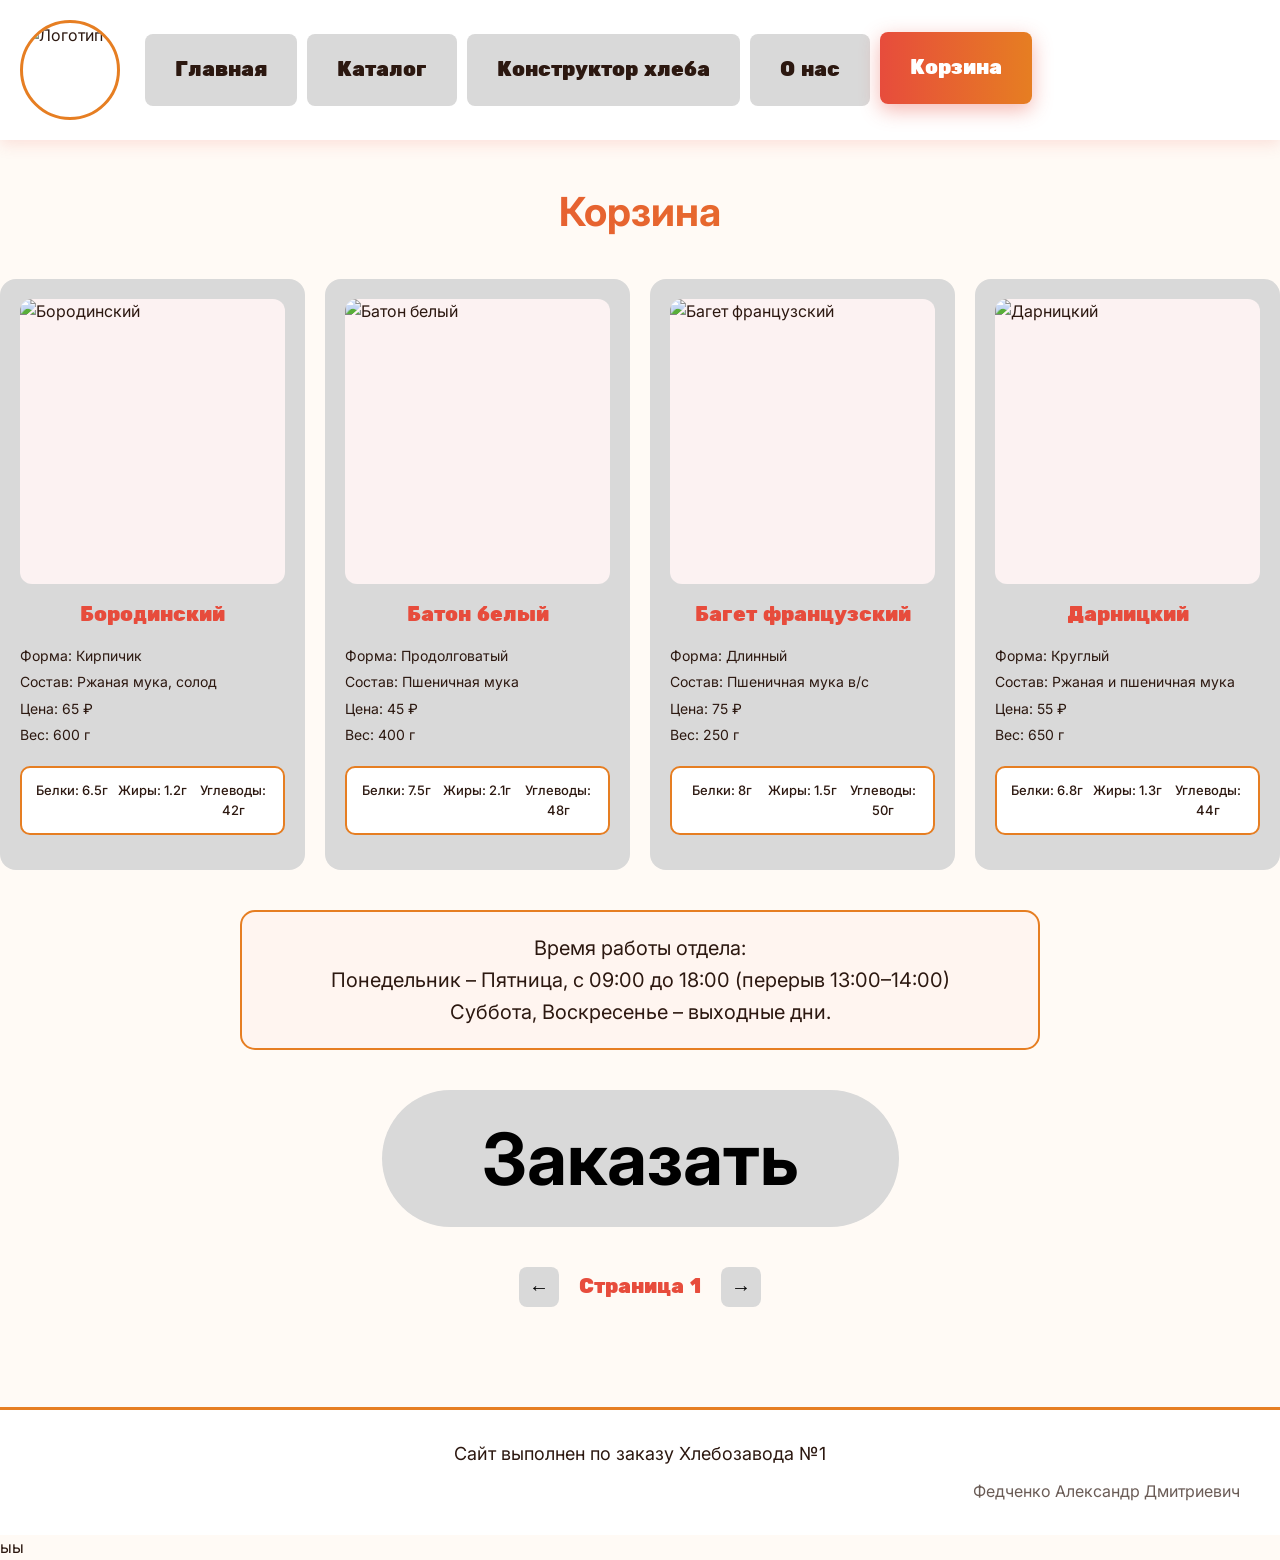
==== cart.html @ 674c4d76 "Add files via upload" ====
<!DOCTYPE html>
<html lang="ru">
<head>
    <meta charset="UTF-8">
    <meta name="viewport" content="width=device-width, initial-scale=1.0">
    <title>Корзина - Хлебозавод №1</title>
    <link rel="stylesheet" href="styles.css">
</head>
<body>
    <header class="header">
        <div class="container">
            <div class="logo"><a href="index.html"><img src="https://images.unsplash.com/photo-1509440159596-0249088772ff?w=100&h=100&fit=crop" alt="Логотип"></a></div>
            <nav class="nav">
                <a href="home.html" class="nav-link">Главная</a>
                <a href="catalog.html" class="nav-link">Каталог</a>
                <a href="constructor.html" class="nav-link">Конструктор хлеба</a>
                <a href="about.html" class="nav-link">О нас</a>
                <a href="cart.html" class="nav-link active">Корзина</a>
            </nav>
        </div>
    </header>

    <main class="container section">
        <h2 class="section-title">Корзина</h2>
        <div class="cart-grid">
            <div class="catalog-card">
                <img class="catalog-img" src="https://ekathleb.ru/upload/medialibrary/a36/a36b6469a0b0f9fdbf9a0be3f07aacc2.jpg" alt="Бородинский">
                <div class="catalog-name">Бородинский</div>
                <div class="catalog-info"><p>Форма: Кирпичик</p><p>Состав: Ржаная мука, солод</p><p>Цена: 65 ₽</p><p>Вес: 600 г</p></div>
                <div class="nutrition-box"><div class="nutrition-grid"><span>Белки: 6.5г</span><span>Жиры: 1.2г</span><span>Углеводы: 42г</span></div></div>
            </div>
            <div class="catalog-card">
                <img class="catalog-img" src="https://dobryanka-rus.ru/storage/goods/260347_u5Oiy.jpg" alt="Батон белый">
                <div class="catalog-name">Батон белый</div>
                <div class="catalog-info"><p>Форма: Продолговатый</p><p>Состав: Пшеничная мука</p><p>Цена: 45 ₽</p><p>Вес: 400 г</p></div>
                <div class="nutrition-box"><div class="nutrition-grid"><span>Белки: 7.5г</span><span>Жиры: 2.1г</span><span>Углеводы: 48г</span></div></div>
            </div>
            <div class="catalog-card">
                <img class="catalog-img" src="https://cheese-cake.ru/DesertImg/baget-s-chesnochnoj-nachinkoj-2-1.jpg" alt="Багет французский">
                <div class="catalog-name">Багет французский</div>
                <div class="catalog-info"><p>Форма: Длинный</p><p>Состав: Пшеничная мука в/с</p><p>Цена: 75 ₽</p><p>Вес: 250 г</p></div>
                <div class="nutrition-box"><div class="nutrition-grid"><span>Белки: 8г</span><span>Жиры: 1.5г</span><span>Углеводы: 50г</span></div></div>
            </div>
            <div class="catalog-card">
                <img class="catalog-img" src="https://magend.ru/upload/iblock/55c/55c72b091292569625bec2aff9912420.jpg" alt="Дарницкий">
                <div class="catalog-name">Дарницкий</div>
                <div class="catalog-info"><p>Форма: Круглый</p><p>Состав: Ржаная и пшеничная мука</p><p>Цена: 55 ₽</p><p>Вес: 650 г</p></div>
                <div class="nutrition-box"><div class="nutrition-grid"><span>Белки: 6.8г</span><span>Жиры: 1.3г</span><span>Углеводы: 44г</span></div></div>
            </div>
        </div>

        <div class="work-hours">
            <p>Время работы отдела:</p>
            <p>Понедельник – Пятница, с 09:00 до 18:00 (перерыв 13:00–14:00)</p>
            <p>Суббота, Воскресенье – выходные дни.</p>
        </div>

        <div class="order-section">
            <button class="order-btn">Заказать</button>
        </div>

        <div class="pagination">
            <button class="page-btn">←</button>
            <span class="page-number">Страница 1</span>
            <button class="page-btn">→</button>
        </div>
    </main>

    <footer class="footer">
        <div class="container">
            <p>Сайт выполнен по заказу Хлебозавода №1</p>
            <p class="author">Федченко Александр Дмитриевич</p>
        </div>
    </footer>
</body>
</html>ыы
---- styles.css ----
/* =========================================
   ШРИФТЫ & СБРОС
   ========================================= */
@import url('https://fonts.googleapis.com/css2?family=Inter:wght@400;500;600;700&family=Rubik+One&display=swap');

*, *::before, *::after {
  margin: 0;
  padding: 0;
  box-sizing: border-box;
}

body {
  font-family: 'Inter', sans-serif;
  background-color: #fffaf5;
  color: #2c1810;
  line-height: 1.6;
  overflow-x: hidden;
}

img {
  max-width: 100%;
  display: block;
}

a {
  text-decoration: none;
  color: inherit;
}

/* =========================================
   2. БАЗОВЫЕ КОНТЕЙНЕРЫ & ЗАГОЛОВКИ
   ========================================= */
.container {
  max-width: 1552px;
  margin: 0 auto;
  padding: 0 20px;
}

.section {
  padding: 40px 0;
}

.section-title {
  font-family: 'Inter', sans-serif;
  font-size: 40px;
  font-weight: 700;
  text-align: center;
  margin-bottom: 35px;
  background: linear-gradient(90deg, #e74c3c, #e67e22);
  -webkit-background-clip: text;
  -webkit-text-fill-color: transparent;
  background-clip: text;
}

/* =========================================
   3. ШАПКА & НАВИГАЦИЯ (МЕНЮ В РЯД СЛЕВА)
   ========================================= */
.header {
  background: #fff;
  padding: 20px 0;
  box-shadow: 0 4px 15px rgba(231, 76, 60, 0.15);
  position: sticky;
  top: 0;
  z-index: 1000;
}

.header .container {
  display: flex;
  align-items: center;
  justify-content: flex-start; /* Лого и кнопки начинаются слева */
  gap: 25px;
  flex-wrap: wrap;
}

.logo img {
  width: 100px;
  height: 100px;
  border-radius: 59px;
  object-fit: cover;
  border: 3px solid #e67e22;
  flex-shrink: 0;
}

.nav {
  display: flex;
  gap: 10px;
  flex-wrap: wrap;
  align-items: center;
}

.nav-link {
  font-family: 'Rubik One', sans-serif;
  font-size: 20px;
  padding: 20px 30px;
  background: #d9d9d9;
  border-radius: 8px;
  transition: all 0.3s ease;
  display: block;
  white-space: nowrap;
}

.nav-link:hover,
.nav-link.active {
  background: linear-gradient(90deg, #e74c3c, #e67e22);
  color: #fff;
  transform: translateY(-2px);
  box-shadow: 0 6px 20px rgba(231, 76, 60, 0.4);
}

/* =========================================
   4. КАРТОЧКИ (ЕДИНЫЙ СТИЛЬ ДЛЯ КАТАЛОГА И ПОПУЛЯРНОГО)
   ========================================= */
.popular-grid, .catalog-grid, .cart-grid {
  display: grid;
  gap: 20px;
  margin-bottom: 50px;
}

.popular-grid { grid-template-columns: repeat(3, 1fr); }
.catalog-grid, .cart-grid { grid-template-columns: repeat(4, 1fr); }

.catalog-card {
  background: #d9d9d9;
  border-radius: 16px;
  padding: 20px;
  display: flex;
  flex-direction: column;
  overflow: hidden;
  transition: transform 0.3s ease, box-shadow 0.3s ease;
}

.catalog-card:hover {
  transform: translateY(-5px);
  box-shadow: 0 10px 25px rgba(0, 0, 0, 0.1);
}

.catalog-img {
  width: 100%;
  height: 285px;
  background: #fcf2f2;
  border-radius: 12px;
  object-fit: cover;
  margin-bottom: 15px;
}

/* Для "Популярного" делаем картинки чуть больше, как в оригинале */
.popular-grid .catalog-img { height: 350px; }

.catalog-name {
  font-family: 'Rubik One', sans-serif;
  font-size: 20px;
  text-align: center;
  margin-bottom: 10px;
  color: #e74c3c;
}

.catalog-info p {
  font-size: 14px;
  margin: 4px 0;
  color: #2c1810;
}

.nutrition-box {
  background: #fff;
  border-radius: 10px;
  padding: 12px;
  margin: 15px 0;
  text-align: center;
  font-size: 13px;
  border: 2px solid #e67e22;
}

.nutrition-box h4 {
  margin-bottom: 8px;
  font-family: 'Rubik One', sans-serif;
  color: #d35400;
  font-size: 14px;
}

.nutrition-grid {
  display: grid;
  grid-template-columns: repeat(3, 1fr);
  gap: 5px;
  font-weight: 500;
}

.btn-cart {
  margin-top: auto;
  background: #909090;
  color: #fff;
  border: none;
  padding: 12px;
  font-family: 'Rubik One', sans-serif;
  font-size: 18px;
  border-radius: 8px;
  cursor: pointer;
  transition: all 0.3s ease;
  text-align: center;
  display: block;
}

.btn-cart:hover {
  background: linear-gradient(90deg, #e74c3c, #e67e22);
  box-shadow: 0 6px 15px rgba(231, 76, 60, 0.4);
}

/* =========================================
   5. ПРОИЗВОДСТВО (FLOAT)
   ========================================= */
.production-step {
  margin-bottom: 40px;
  padding: 25px;
  background: #fff;
  border-radius: 20px;
  border: 2px solid #ffe8e0;
}

.float-img {
  float: left;
  margin: 0 30px 20px 0;
  width: 400px;
  height: 400px;
  object-fit: cover;
  border-radius: 16px;
  border: 4px solid #e67e22;
  box-shadow: 0 8px 25px rgba(231, 76, 60, 0.2);
}

.float-img.right {
  float: right;
  margin: 0 0 20px 30px;
  border-color: #e74c3c;
}

.step-content {
  background: #fff5f0;
  padding: 30px;
  border-radius: 16px;
  font-size: 18px;
  line-height: 1.7;
  border-left: 5px solid #e74c3c;
  overflow: hidden;
}

.clearfix::after {
  content: "";
  display: table;
  clear: both;
}

/* =========================================
   6. ПРЕИМУЩЕСТВА + РЕКЛАМА
   ========================================= */
.advantages-wrapper {
  display: flex;
  gap: 30px;
  align-items: flex-start;
  margin-top: 20px;
}

.advantages-content { flex: 1; }

.advantages-grid {
  display: grid;
  grid-template-columns: repeat(2, 1fr);
  gap: 25px;
}

.advantage-card {
  background: #e6e6e6;
  border-radius: 16px;
  overflow: hidden;
  padding: 15px;
  text-align: center;
  transition: all 0.3s ease;
  border: 2px solid transparent;
}

.advantage-card:hover {
  border-color: #e67e22;
  box-shadow: 0 10px 30px rgba(230, 126, 34, 0.25);
  transform: translateY(-5px);
}

.advantage-card img {
  width: 100%;
  height: 300px;
  object-fit: cover;
  border-radius: 12px;
  margin-bottom: 15px;
}

.advantage-card h3 {
  font-size: 20px;
  color: #2c1810;
  font-weight: 600;
}

.ad-block {
  width: 385px;
  background: #878787;
  border-radius: 20px;
  padding: 20px;
  display: flex;
  flex-direction: column;
  align-items: center;
  justify-content: flex-end;
  min-height: 600px;
  overflow: hidden;
  flex-shrink: 0;
  box-shadow: 0 10px 30px rgba(0, 0, 0, 0.2);
}

.ad-block img {
  width: 100%;
  height: auto;
  border-radius: 12px;
  margin-bottom: 15px;
  transition: transform 0.3s ease;
}

.ad-block img:hover { transform: scale(1.03); }

.ad-label {
  color: #fff;
  font-size: 24px;
  font-weight: 700;
  text-shadow: 0 2px 4px rgba(0, 0, 0, 0.4);
  text-align: center;
}

/* =========================================
   7. КОНСТРУКТОР ХЛЕБА
   ========================================= */
.constructor-preview {
  max-width: 709px;
  margin: 0 auto 30px;
  text-align: center;
}

.constructor-preview img {
  width: 100%;
  border-radius: 32px;
  border: 5px solid #e67e22;
  box-shadow: 0 12px 40px rgba(230, 126, 34, 0.3);
}

.constructor-form { max-width: 1200px; margin: 0 auto; }

.form-label {
  font-size: 24px;
  font-weight: 600;
  margin: 25px 0 15px;
  color: #e74c3c;
}

.shape-grid {
  display: grid;
  grid-template-columns: repeat(4, 1fr);
  gap: 20px;
  margin-bottom: 20px;
}

.shape-card {
  background: #d9d9d9;
  border-radius: 14px;
  padding: 15px;
  text-align: center;
  cursor: pointer;
  transition: all 0.3s;
  border: 2px solid transparent;
  overflow: hidden;
}

.shape-card:hover,
.shape-card input:checked + .shape-visual {
  border-color: #e74c3c;
  background: #fff5f0;
}

.shape-visual img {
  width: 100%;
  height: 200px;
  object-fit: cover;
  border-radius: 10px;
  margin-bottom: 10px;
}

.shape-name { font-size: 20px; font-weight: 500; }

.ingredients {
  display: flex;
  gap: 30px;
  justify-content: center;
  flex-wrap: wrap;
  margin-bottom: 30px;
}

.ingredients label {
  font-size: 18px;
  cursor: pointer;
  display: flex;
  align-items: center;
  gap: 8px;
}

.ingredients input {
  accent-color: #e74c3c;
  width: 18px;
  height: 18px;
  cursor: pointer;
}

.nutrition-large {
  background: #fff5f0;
  padding: 30px;
  border-radius: 20px;
  margin: 30px 0;
  border: 3px solid #e67e22;
  overflow: hidden;
}

.nutrition-large h2 {
  text-align: center;
  font-size: 48px;
  margin-bottom: 20px;
  color: #e74c3c;
  font-weight: 700;
}

.nutrition-items {
  display: flex;
  justify-content: space-around;
  gap: 20px;
}

.nutrition-item { text-align: center; }
.nutrition-item .val { display: block; font-size: 48px; font-weight: 700; color: #d35400; }
.nutrition-item .name { font-size: 20px; color: #2c1810; }

.btn-large {
  display: block;
  margin: 0 auto;
  background: #d9d9d9;
  border: none;
  padding: 30px 80px;
  font-family: 'Inter', sans-serif;
  font-size: 48px;
  border-radius: 160px;
  cursor: pointer;
  transition: all 0.3s ease;
  font-weight: 600;
}

.btn-large:hover {
  background: linear-gradient(90deg, #e74c3c, #e67e22);
  color: #fff;
  box-shadow: 0 10px 35px rgba(231, 76, 60, 0.4);
  transform: translateY(-4px);
}

/* =========================================
   8. О НАС: ИСТОРИЯ, СТАТИСТИКА, КОНТАКТЫ
   ========================================= */
.timeline { display: flex; flex-direction: column; gap: 30px; margin-bottom: 40px; }

.timeline-item {
  display: flex;
  align-items: flex-start;
  gap: 30px;
  padding: 20px;
  background: #fff;
  border-radius: 20px;
  border: 2px solid #ffe8e0;
}

.timeline-item.reverse { flex-direction: row-reverse; }

.timeline-img {
  float: left;
  margin: 0 30px 20px 0;
  width: 400px;
  height: 400px;
  object-fit: cover;
  border-radius: 16px;
  border: 4px solid #e74c3c;
  box-shadow: 0 8px 25px rgba(231, 76, 60, 0.2);
}

.timeline-img.right {
  float: right;
  margin: 0 0 20px 30px;
  border-color: #e67e22;
}

.timeline-text {
  background: #f3e5e5;
  padding: 30px;
  border-radius: 16px;
  font-size: 18px;
  line-height: 1.7;
  border-right: 5px solid #e67e22;
  overflow: hidden;
}

.timeline-text h3 { color: #e74c3c; margin-bottom: 10px; font-size: 22px; }

.stats-grid {
  display: grid;
  grid-template-columns: repeat(2, 1fr);
  gap: 25px;
  margin-bottom: 40px;
}

.stat-card {
  background: #f9f9f9;
  padding: 30px;
  border-radius: 16px;
  text-align: center;
  overflow: hidden;
  transition: transform 0.3s;
  border: 2px solid transparent;
}

.stat-card:hover {
  border-color: #e74c3c;
  transform: translateY(-5px);
}

.stat-card p {
  font-size: 28px;
  font-weight: 600;
  color: #e74c3c;
  margin-top: 10px;
}

.contacts-section {
  background: linear-gradient(135deg, #bababa, #999);
  padding: 40px;
  border-radius: 20px;
  margin-top: 40px;
  color: #fff;
  overflow: hidden;
  text-align: center;
}

.contacts-section h2 {
  margin-bottom: 20px;
  font-size: 36px;
  color: #fff;
}

.contacts-info { max-width: 900px; margin: 0 auto; }
.contacts-info p { margin: 10px 0; font-size: 18px; }
.contacts-info .company { font-size: 24px; font-weight: 700; margin-bottom: 20px; }
.contacts-info a { color: #fff; text-decoration: underline; }

/* =========================================
   9. КОРЗИНА
   ========================================= */
.cart-grid { margin-bottom: 40px; }

.order-section { text-align: center; margin: 40px 0; }

.order-btn {
  background: #d9d9d9;
  border: none;
  padding: 25px 100px;
  font-size: 72px;
  border-radius: 456px;
  cursor: pointer;
  transition: all 0.3s ease;
  font-family: 'Inter', sans-serif;
  font-weight: 700;
}

.order-btn:hover {
  background: linear-gradient(90deg, #e74c3c, #e67e22);
  color: #fff;
  box-shadow: 0 15px 45px rgba(231, 76, 60, 0.5);
  transform: translateY(-5px);
}

.work-hours {
  text-align: center;
  font-size: 20px;
  margin: 20px auto;
  background: #fff5f0;
  padding: 20px;
  border-radius: 15px;
  border: 2px solid #e67e22;
  max-width: 800px;
}

.pagination {
  display: flex;
  justify-content: center;
  align-items: center;
  gap: 20px;
  margin-top: 40px;
}

.page-btn {
  width: 40px;
  height: 40px;
  background: #d9d9d9;
  border: none;
  border-radius: 8px;
  cursor: pointer;
  font-size: 20px;
  font-weight: bold;
  transition: all 0.3s;
}

.page-btn:hover { background: #e67e22; color: #fff; }

.page-number {
  font-family: 'Rubik One', sans-serif;
  font-size: 20px;
  color: #e74c3c;
}

/* =========================================
   10. FOOTER & УТИЛИТЫ
   ========================================= */
.footer {
  padding: 30px 0;
  text-align: center;
  border-top: 3px solid #e67e22;
  margin-top: 60px;
  background: #fff;
}

.footer p { font-size: 18px; color: #2c1810; }
.footer .author {
  text-align: right;
  max-width: 1552px;
  margin: 10px auto 0;
  padding-right: 20px;
  font-size: 16px;
  opacity: 0.7;
}

::selection { background: #e74c3c; color: #fff; }

::-webkit-scrollbar { width: 12px; }
::-webkit-scrollbar-track { background: #fff5f0; }
::-webkit-scrollbar-thumb {
  background: linear-gradient(180deg, #e74c3c, #e67e22);
  border-radius: 6px;
  border: 3px solid #fff5f0;
}

/* =========================================
   11. АДАПТИВНОСТЬ
   ========================================= */
@media (max-width: 1200px) {
  .catalog-grid, .cart-grid { grid-template-columns: repeat(2, 1fr); }
  .shape-grid { grid-template-columns: repeat(2, 1fr); }
  .advantages-wrapper { flex-direction: column; }
  .ad-block { width: 100%; max-width: 400px; margin: 0 auto; min-height: auto; }
  
  .float-img, .float-img.right,
  .timeline-img, .timeline-img.right {
    float: none;
    width: 100%;
    height: auto;
    margin: 0 0 20px 0;
  }
  
  .step-content, .timeline-text {
    border: none !important;
  }
}

@media (max-width: 768px) {
  .header .container { flex-direction: column; align-items: stretch; gap: 15px; }
  .nav { justify-content: center; }
  .popular-grid, .advantages-grid, .stats-grid { grid-template-columns: 1fr; }
  .nutrition-items { flex-direction: column; gap: 20px; }
  .order-btn { font-size: 40px; padding: 20px 50px; }
  .btn-large { font-size: 32px; padding: 20px 40px; }
}
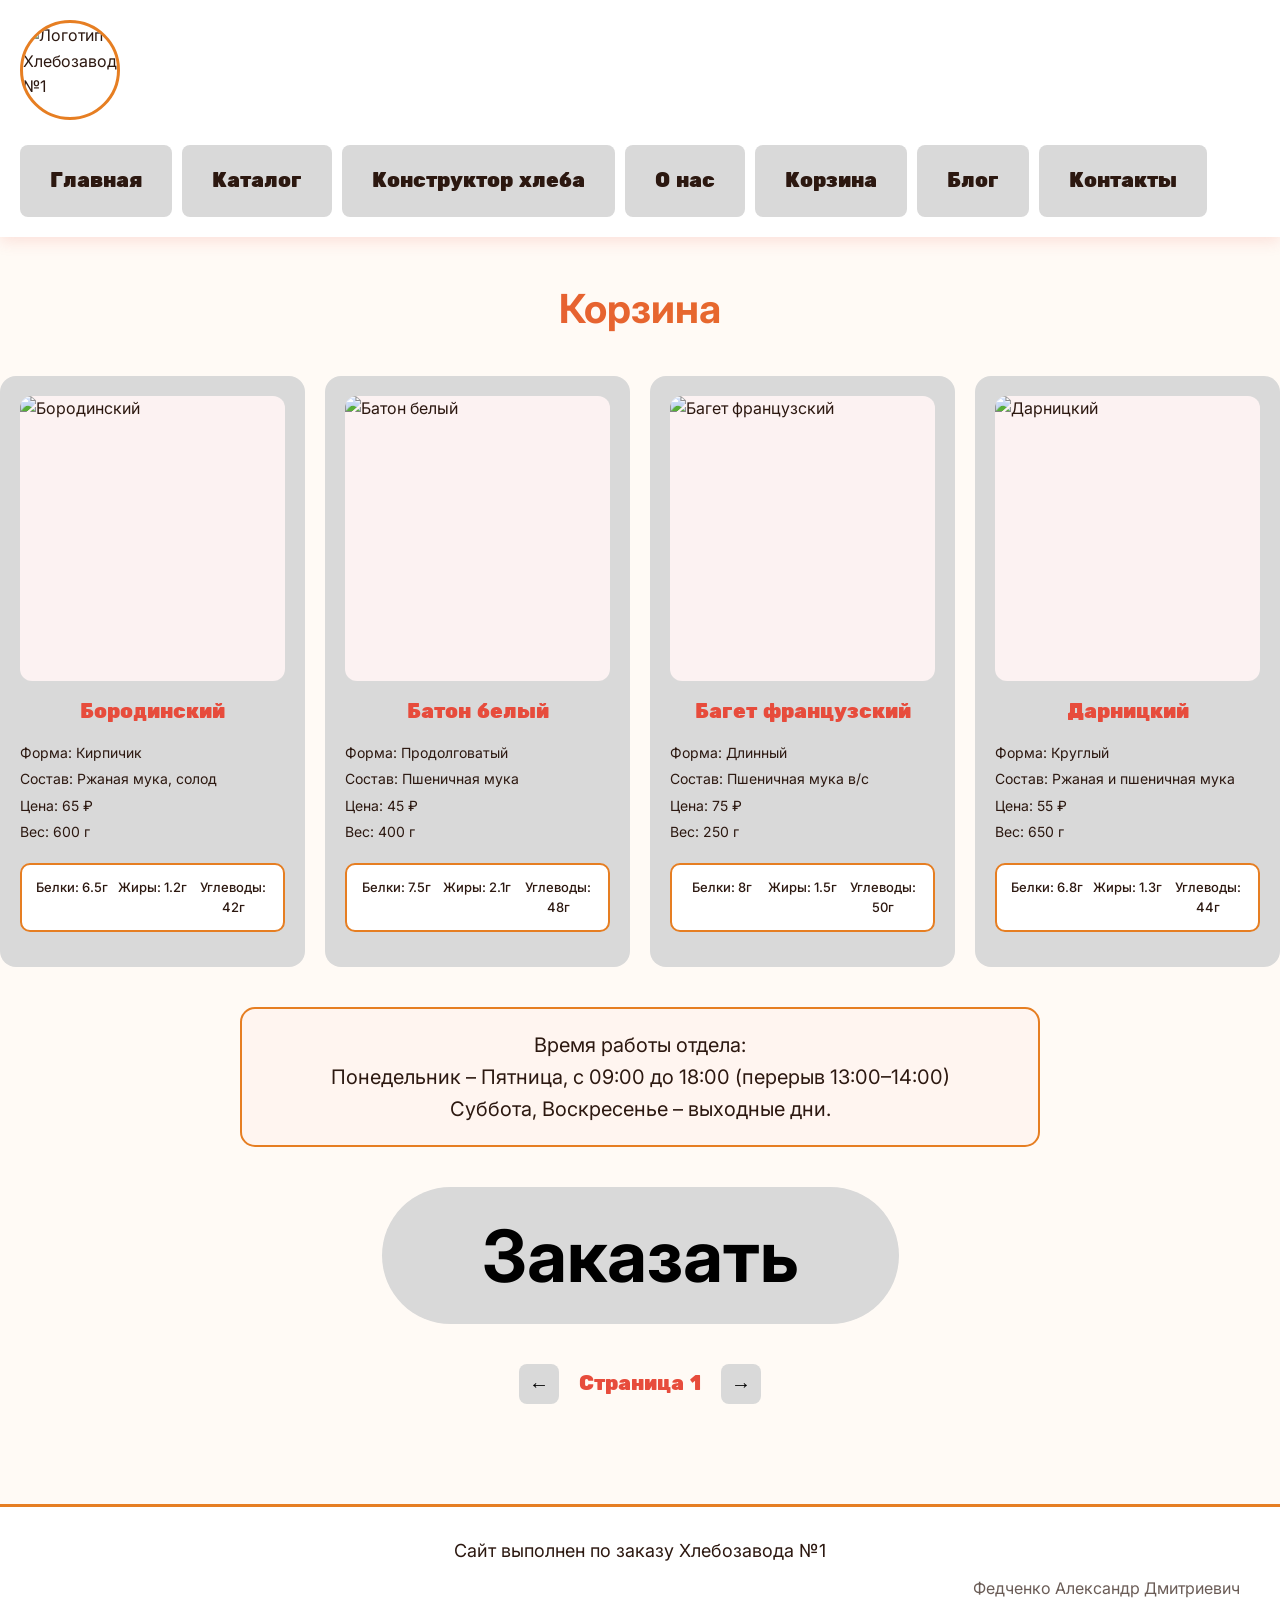
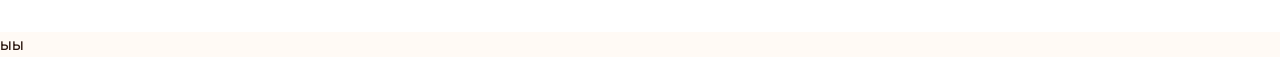
==== commit e68d8e01: "Add files via upload" ====
--- a/cart.html
+++ b/cart.html
@@ -7,18 +7,24 @@
     <link rel="stylesheet" href="styles.css">
 </head>
 <body>
-    <header class="header">
-        <div class="container">
-            <div class="logo"><a href="index.html"><img src="https://images.unsplash.com/photo-1509440159596-0249088772ff?w=100&h=100&fit=crop" alt="Логотип"></a></div>
-            <nav class="nav">
-                <a href="home.html" class="nav-link">Главная</a>
-                <a href="catalog.html" class="nav-link">Каталог</a>
-                <a href="constructor.html" class="nav-link">Конструктор хлеба</a>
-                <a href="about.html" class="nav-link">О нас</a>
-                <a href="cart.html" class="nav-link active">Корзина</a>
-            </nav>
+<header class="header">
+    <div class="container">
+        <div class="logo">
+            <a href="index.html">
+                <img src="https://images.unsplash.com/photo-1509440159596-0249088772ff?w=100&h=100&fit=crop" alt="Логотип Хлебозавод №1">
+            </a>
         </div>
-    </header>
+        <nav class="nav">
+            <a href="index.html" class="nav-link">Главная</a>
+            <a href="catalog.html" class="nav-link">Каталог</a>
+            <a href="constructor.html" class="nav-link">Конструктор хлеба</a>
+            <a href="about.html" class="nav-link">О нас</a>
+            <a href="cart.html" class="nav-link">Корзина</a>
+            <a href="blog.html" class="nav-link">Блог</a>
+            <a href="contact.html" class="nav-link">Контакты</a>
+        </nav>
+    </div>
+</header>
 
     <main class="container section">
         <h2 class="section-title">Корзина</h2>
--- a/styles.css
+++ b/styles.css
@@ -1,683 +1,715 @@
 /* =========================================
-   ШРИФТЫ & СБРОС
-   ========================================= */
+ШРИФТЫ & СБРОС
+========================================= */
 @import url('https://fonts.googleapis.com/css2?family=Inter:wght@400;500;600;700&family=Rubik+One&display=swap');
-
+:root {
+    --blog-accent: #e67e22;
+    --blog-bg: #fffaf5;
+    --text-muted: #666;
+    --form-bg: #ffffff;
+    --form-border: #ffe8e0;
+    --input-focus: #e74c3c;
+}
 *, *::before, *::after {
-  margin: 0;
-  padding: 0;
-  box-sizing: border-box;
-}
-
+    margin: 0;
+    padding: 0;
+    box-sizing: border-box;
+}
 body {
-  font-family: 'Inter', sans-serif;
-  background-color: #fffaf5;
-  color: #2c1810;
-  line-height: 1.6;
-  overflow-x: hidden;
-}
-
+    font-family: 'Inter', sans-serif;
+    background-color: #fffaf5;
+    color: #2c1810;
+    line-height: 1.6;
+    overflow-x: hidden;
+}
 img {
-  max-width: 100%;
-  display: block;
-}
-
+    max-width: 100%;
+    display: block;
+}
 a {
-  text-decoration: none;
-  color: inherit;
-}
-
-/* =========================================
-   2. БАЗОВЫЕ КОНТЕЙНЕРЫ & ЗАГОЛОВКИ
-   ========================================= */
+    text-decoration: none;
+    color: inherit;
+}
+
+/* =========================================
+2. БАЗОВЫЕ КОНТЕЙНЕРЫ & ЗАГОЛОВКИ
+========================================= */
 .container {
-  max-width: 1552px;
-  margin: 0 auto;
-  padding: 0 20px;
-}
-
+    max-width: 1552px;
+    margin: 0 auto;
+    padding: 0 20px;
+}
 .section {
-  padding: 40px 0;
-}
-
+    padding: 40px 0;
+}
 .section-title {
-  font-family: 'Inter', sans-serif;
-  font-size: 40px;
-  font-weight: 700;
-  text-align: center;
-  margin-bottom: 35px;
-  background: linear-gradient(90deg, #e74c3c, #e67e22);
-  -webkit-background-clip: text;
-  -webkit-text-fill-color: transparent;
-  background-clip: text;
-}
-
-/* =========================================
-   3. ШАПКА & НАВИГАЦИЯ (МЕНЮ В РЯД СЛЕВА)
-   ========================================= */
+    font-family: 'Inter', sans-serif;
+    font-size: 40px;
+    font-weight: 700;
+    text-align: center;
+    margin-bottom: 35px;
+    background: linear-gradient(90deg, #e74c3c, #e67e22);
+    -webkit-background-clip: text;
+    -webkit-text-fill-color: transparent;
+    background-clip: text;
+}
+
+/* =========================================
+3. ШАПКА & НАВИГАЦИЯ
+========================================= */
 .header {
-  background: #fff;
-  padding: 20px 0;
-  box-shadow: 0 4px 15px rgba(231, 76, 60, 0.15);
-  position: sticky;
-  top: 0;
-  z-index: 1000;
-}
-
+    background: #fff;
+    padding: 20px 0;
+    box-shadow: 0 4px 15px rgba(231, 76, 60, 0.15);
+    position: sticky;
+    top: 0;
+    z-index: 1000;
+}
 .header .container {
-  display: flex;
-  align-items: center;
-  justify-content: flex-start; /* Лого и кнопки начинаются слева */
-  gap: 25px;
-  flex-wrap: wrap;
-}
-
+    display: flex;
+    align-items: center;
+    justify-content: flex-start;
+    gap: 25px;
+    flex-wrap: wrap;
+}
 .logo img {
-  width: 100px;
-  height: 100px;
-  border-radius: 59px;
-  object-fit: cover;
-  border: 3px solid #e67e22;
-  flex-shrink: 0;
-}
-
+    width: 100px;
+    height: 100px;
+    border-radius: 59px;
+    object-fit: cover;
+    border: 3px solid #e67e22;
+    flex-shrink: 0;
+}
 .nav {
-  display: flex;
-  gap: 10px;
-  flex-wrap: wrap;
-  align-items: center;
-}
-
+    display: flex;
+    gap: 10px;
+    flex-wrap: wrap;
+    align-items: center;
+}
 .nav-link {
-  font-family: 'Rubik One', sans-serif;
-  font-size: 20px;
-  padding: 20px 30px;
-  background: #d9d9d9;
-  border-radius: 8px;
-  transition: all 0.3s ease;
-  display: block;
-  white-space: nowrap;
-}
-
+    font-family: 'Rubik One', sans-serif;
+    font-size: 20px;
+    padding: 20px 30px;
+    background: #d9d9d9;
+    border-radius: 8px;
+    transition: all 0.3s ease;
+    display: block;
+    white-space: nowrap;
+}
 .nav-link:hover,
 .nav-link.active {
-  background: linear-gradient(90deg, #e74c3c, #e67e22);
-  color: #fff;
-  transform: translateY(-2px);
-  box-shadow: 0 6px 20px rgba(231, 76, 60, 0.4);
-}
-
-/* =========================================
-   4. КАРТОЧКИ (ЕДИНЫЙ СТИЛЬ ДЛЯ КАТАЛОГА И ПОПУЛЯРНОГО)
-   ========================================= */
+    background: linear-gradient(90deg, #e74c3c, #e67e22);
+    color: #fff;
+    transform: translateY(-2px);
+    box-shadow: 0 6px 20px rgba(231, 76, 60, 0.4);
+}
+
+/* =========================================
+4. КАРТОЧКИ
+========================================= */
 .popular-grid, .catalog-grid, .cart-grid {
-  display: grid;
-  gap: 20px;
-  margin-bottom: 50px;
-}
-
+    display: grid;
+    gap: 20px;
+    margin-bottom: 50px;
+}
 .popular-grid { grid-template-columns: repeat(3, 1fr); }
 .catalog-grid, .cart-grid { grid-template-columns: repeat(4, 1fr); }
-
 .catalog-card {
-  background: #d9d9d9;
-  border-radius: 16px;
-  padding: 20px;
-  display: flex;
-  flex-direction: column;
-  overflow: hidden;
-  transition: transform 0.3s ease, box-shadow 0.3s ease;
-}
-
+    background: #d9d9d9;
+    border-radius: 16px;
+    padding: 20px;
+    display: flex;
+    flex-direction: column;
+    overflow: hidden;
+    transition: transform 0.3s ease, box-shadow 0.3s ease;
+}
 .catalog-card:hover {
-  transform: translateY(-5px);
-  box-shadow: 0 10px 25px rgba(0, 0, 0, 0.1);
-}
-
+    transform: translateY(-5px);
+    box-shadow: 0 10px 25px rgba(0, 0, 0, 0.1);
+}
 .catalog-img {
-  width: 100%;
-  height: 285px;
-  background: #fcf2f2;
-  border-radius: 12px;
-  object-fit: cover;
-  margin-bottom: 15px;
-}
-
-/* Для "Популярного" делаем картинки чуть больше, как в оригинале */
+    width: 100%;
+    height: 285px;
+    background: #fcf2f2;
+    border-radius: 12px;
+    object-fit: cover;
+    margin-bottom: 15px;
+}
 .popular-grid .catalog-img { height: 350px; }
-
 .catalog-name {
-  font-family: 'Rubik One', sans-serif;
-  font-size: 20px;
-  text-align: center;
-  margin-bottom: 10px;
-  color: #e74c3c;
-}
-
+    font-family: 'Rubik One', sans-serif;
+    font-size: 20px;
+    text-align: center;
+    margin-bottom: 10px;
+    color: #e74c3c;
+}
 .catalog-info p {
-  font-size: 14px;
-  margin: 4px 0;
-  color: #2c1810;
-}
-
+    font-size: 14px;
+    margin: 4px 0;
+    color: #2c1810;
+}
 .nutrition-box {
-  background: #fff;
-  border-radius: 10px;
-  padding: 12px;
-  margin: 15px 0;
-  text-align: center;
-  font-size: 13px;
-  border: 2px solid #e67e22;
-}
-
+    background: #fff;
+    border-radius: 10px;
+    padding: 12px;
+    margin: 15px 0;
+    text-align: center;
+    font-size: 13px;
+    border: 2px solid #e67e22;
+}
 .nutrition-box h4 {
-  margin-bottom: 8px;
-  font-family: 'Rubik One', sans-serif;
-  color: #d35400;
-  font-size: 14px;
-}
-
+    margin-bottom: 8px;
+    font-family: 'Rubik One', sans-serif;
+    color: #d35400;
+    font-size: 14px;
+}
 .nutrition-grid {
-  display: grid;
-  grid-template-columns: repeat(3, 1fr);
-  gap: 5px;
-  font-weight: 500;
-}
-
+    display: grid;
+    grid-template-columns: repeat(3, 1fr);
+    gap: 5px;
+    font-weight: 500;
+}
 .btn-cart {
-  margin-top: auto;
-  background: #909090;
-  color: #fff;
-  border: none;
-  padding: 12px;
-  font-family: 'Rubik One', sans-serif;
-  font-size: 18px;
-  border-radius: 8px;
-  cursor: pointer;
-  transition: all 0.3s ease;
-  text-align: center;
-  display: block;
-}
-
+    margin-top: auto;
+    background: #909090;
+    color: #fff;
+    border: none;
+    padding: 12px;
+    font-family: 'Rubik One', sans-serif;
+    font-size: 18px;
+    border-radius: 8px;
+    cursor: pointer;
+    transition: all 0.3s ease;
+    text-align: center;
+    display: block;
+}
 .btn-cart:hover {
-  background: linear-gradient(90deg, #e74c3c, #e67e22);
-  box-shadow: 0 6px 15px rgba(231, 76, 60, 0.4);
-}
-
-/* =========================================
-   5. ПРОИЗВОДСТВО (FLOAT)
-   ========================================= */
+    background: linear-gradient(90deg, #e74c3c, #e67e22);
+    box-shadow: 0 6px 15px rgba(231, 76, 60, 0.4);
+}
+
+/* =========================================
+5. ПРОИЗВОДСТВО (FLOAT)
+========================================= */
 .production-step {
-  margin-bottom: 40px;
-  padding: 25px;
-  background: #fff;
-  border-radius: 20px;
-  border: 2px solid #ffe8e0;
-}
-
+    margin-bottom: 40px;
+    padding: 25px;
+    background: #fff;
+    border-radius: 20px;
+    border: 2px solid #ffe8e0;
+}
 .float-img {
-  float: left;
-  margin: 0 30px 20px 0;
-  width: 400px;
-  height: 400px;
-  object-fit: cover;
-  border-radius: 16px;
-  border: 4px solid #e67e22;
-  box-shadow: 0 8px 25px rgba(231, 76, 60, 0.2);
-}
-
+    float: left;
+    margin: 0 30px 20px 0;
+    width: 400px;
+    height: 400px;
+    object-fit: cover;
+    border-radius: 16px;
+    border: 4px solid #e67e22;
+    box-shadow: 0 8px 25px rgba(231, 76, 60, 0.2);
+}
 .float-img.right {
-  float: right;
-  margin: 0 0 20px 30px;
-  border-color: #e74c3c;
-}
-
+    float: right;
+    margin: 0 0 20px 30px;
+    border-color: #e74c3c;
+}
 .step-content {
-  background: #fff5f0;
-  padding: 30px;
-  border-radius: 16px;
-  font-size: 18px;
-  line-height: 1.7;
-  border-left: 5px solid #e74c3c;
-  overflow: hidden;
-}
-
+    background: #fff5f0;
+    padding: 30px;
+    border-radius: 16px;
+    font-size: 18px;
+    line-height: 1.7;
+    border-left: 5px solid #e74c3c;
+    overflow: hidden;
+}
 .clearfix::after {
-  content: "";
-  display: table;
-  clear: both;
-}
-
-/* =========================================
-   6. ПРЕИМУЩЕСТВА + РЕКЛАМА
-   ========================================= */
+    content: "";
+    display: table;
+    clear: both;
+}
+
+/* =========================================
+6. ПРЕИМУЩЕСТВА + РЕКЛАМА
+========================================= */
 .advantages-wrapper {
-  display: flex;
-  gap: 30px;
-  align-items: flex-start;
-  margin-top: 20px;
-}
-
+    display: flex;
+    gap: 30px;
+    align-items: flex-start;
+    margin-top: 20px;
+}
 .advantages-content { flex: 1; }
-
 .advantages-grid {
-  display: grid;
-  grid-template-columns: repeat(2, 1fr);
-  gap: 25px;
-}
-
+    display: grid;
+    grid-template-columns: repeat(2, 1fr);
+    gap: 25px;
+}
 .advantage-card {
-  background: #e6e6e6;
-  border-radius: 16px;
-  overflow: hidden;
-  padding: 15px;
-  text-align: center;
-  transition: all 0.3s ease;
-  border: 2px solid transparent;
-}
-
+    background: #e6e6e6;
+    border-radius: 16px;
+    overflow: hidden;
+    padding: 15px;
+    text-align: center;
+    transition: all 0.3s ease;
+    border: 2px solid transparent;
+}
 .advantage-card:hover {
-  border-color: #e67e22;
-  box-shadow: 0 10px 30px rgba(230, 126, 34, 0.25);
-  transform: translateY(-5px);
-}
-
+    border-color: #e67e22;
+    box-shadow: 0 10px 30px rgba(230, 126, 34, 0.25);
+    transform: translateY(-5px);
+}
 .advantage-card img {
-  width: 100%;
-  height: 300px;
-  object-fit: cover;
-  border-radius: 12px;
-  margin-bottom: 15px;
-}
-
+    width: 100%;
+    height: 300px;
+    object-fit: cover;
+    border-radius: 12px;
+    margin-bottom: 15px;
+}
 .advantage-card h3 {
-  font-size: 20px;
-  color: #2c1810;
-  font-weight: 600;
-}
-
+    font-size: 20px;
+    color: #2c1810;
+    font-weight: 600;
+}
 .ad-block {
-  width: 385px;
-  background: #878787;
-  border-radius: 20px;
-  padding: 20px;
-  display: flex;
-  flex-direction: column;
-  align-items: center;
-  justify-content: flex-end;
-  min-height: 600px;
-  overflow: hidden;
-  flex-shrink: 0;
-  box-shadow: 0 10px 30px rgba(0, 0, 0, 0.2);
-}
-
+    width: 385px;
+    background: #878787;
+    border-radius: 20px;
+    padding: 20px;
+    display: flex;
+    flex-direction: column;
+    align-items: center;
+    justify-content: flex-end;
+    min-height: 600px;
+    overflow: hidden;
+    flex-shrink: 0;
+    box-shadow: 0 10px 30px rgba(0, 0, 0, 0.2);
+}
 .ad-block img {
-  width: 100%;
-  height: auto;
-  border-radius: 12px;
-  margin-bottom: 15px;
-  transition: transform 0.3s ease;
-}
-
+    width: 100%;
+    height: auto;
+    border-radius: 12px;
+    margin-bottom: 15px;
+    transition: transform 0.3s ease;
+}
 .ad-block img:hover { transform: scale(1.03); }
-
 .ad-label {
-  color: #fff;
-  font-size: 24px;
-  font-weight: 700;
-  text-shadow: 0 2px 4px rgba(0, 0, 0, 0.4);
-  text-align: center;
-}
-
-/* =========================================
-   7. КОНСТРУКТОР ХЛЕБА
-   ========================================= */
+    color: #fff;
+    font-size: 24px;
+    font-weight: 700;
+    text-shadow: 0 2px 4px rgba(0, 0, 0, 0.4);
+    text-align: center;
+}
+
+/* =========================================
+7. КОНСТРУКТОР ХЛЕБА
+========================================= */
 .constructor-preview {
-  max-width: 709px;
-  margin: 0 auto 30px;
-  text-align: center;
-}
-
+    max-width: 709px;
+    margin: 0 auto 30px;
+    text-align: center;
+}
 .constructor-preview img {
-  width: 100%;
-  border-radius: 32px;
-  border: 5px solid #e67e22;
-  box-shadow: 0 12px 40px rgba(230, 126, 34, 0.3);
-}
-
+    width: 100%;
+    border-radius: 32px;
+    border: 5px solid #e67e22;
+    box-shadow: 0 12px 40px rgba(230, 126, 34, 0.3);
+}
 .constructor-form { max-width: 1200px; margin: 0 auto; }
-
 .form-label {
-  font-size: 24px;
-  font-weight: 600;
-  margin: 25px 0 15px;
-  color: #e74c3c;
-}
-
+    font-size: 24px;
+    font-weight: 600;
+    margin: 25px 0 15px;
+    color: #e74c3c;
+}
 .shape-grid {
-  display: grid;
-  grid-template-columns: repeat(4, 1fr);
-  gap: 20px;
-  margin-bottom: 20px;
-}
-
+    display: grid;
+    grid-template-columns: repeat(4, 1fr);
+    gap: 20px;
+    margin-bottom: 20px;
+}
 .shape-card {
-  background: #d9d9d9;
-  border-radius: 14px;
-  padding: 15px;
-  text-align: center;
-  cursor: pointer;
-  transition: all 0.3s;
-  border: 2px solid transparent;
-  overflow: hidden;
-}
-
+    background: #d9d9d9;
+    border-radius: 14px;
+    padding: 15px;
+    text-align: center;
+    cursor: pointer;
+    transition: all 0.3s;
+    border: 2px solid transparent;
+    overflow: hidden;
+}
 .shape-card:hover,
 .shape-card input:checked + .shape-visual {
-  border-color: #e74c3c;
-  background: #fff5f0;
-}
-
+    border-color: #e74c3c;
+    background: #fff5f0;
+}
 .shape-visual img {
-  width: 100%;
-  height: 200px;
-  object-fit: cover;
-  border-radius: 10px;
-  margin-bottom: 10px;
-}
-
+    width: 100%;
+    height: 200px;
+    object-fit: cover;
+    border-radius: 10px;
+    margin-bottom: 10px;
+}
 .shape-name { font-size: 20px; font-weight: 500; }
-
 .ingredients {
-  display: flex;
-  gap: 30px;
-  justify-content: center;
-  flex-wrap: wrap;
-  margin-bottom: 30px;
-}
-
+    display: flex;
+    gap: 30px;
+    justify-content: center;
+    flex-wrap: wrap;
+    margin-bottom: 30px;
+}
 .ingredients label {
-  font-size: 18px;
-  cursor: pointer;
-  display: flex;
-  align-items: center;
-  gap: 8px;
-}
-
+    font-size: 18px;
+    cursor: pointer;
+    display: flex;
+    align-items: center;
+    gap: 8px;
+}
 .ingredients input {
-  accent-color: #e74c3c;
-  width: 18px;
-  height: 18px;
-  cursor: pointer;
-}
-
+    accent-color: #e74c3c;
+    width: 18px;
+    height: 18px;
+    cursor: pointer;
+}
 .nutrition-large {
-  background: #fff5f0;
-  padding: 30px;
-  border-radius: 20px;
-  margin: 30px 0;
-  border: 3px solid #e67e22;
-  overflow: hidden;
-}
-
+    background: #fff5f0;
+    padding: 30px;
+    border-radius: 20px;
+    margin: 30px 0;
+    border: 3px solid #e67e22;
+    overflow: hidden;
+}
 .nutrition-large h2 {
-  text-align: center;
-  font-size: 48px;
-  margin-bottom: 20px;
-  color: #e74c3c;
-  font-weight: 700;
-}
-
+    text-align: center;
+    font-size: 48px;
+    margin-bottom: 20px;
+    color: #e74c3c;
+    font-weight: 700;
+}
 .nutrition-items {
-  display: flex;
-  justify-content: space-around;
-  gap: 20px;
-}
-
+    display: flex;
+    justify-content: space-around;
+    gap: 20px;
+}
 .nutrition-item { text-align: center; }
 .nutrition-item .val { display: block; font-size: 48px; font-weight: 700; color: #d35400; }
 .nutrition-item .name { font-size: 20px; color: #2c1810; }
-
 .btn-large {
-  display: block;
-  margin: 0 auto;
-  background: #d9d9d9;
-  border: none;
-  padding: 30px 80px;
-  font-family: 'Inter', sans-serif;
-  font-size: 48px;
-  border-radius: 160px;
-  cursor: pointer;
-  transition: all 0.3s ease;
-  font-weight: 600;
-}
-
+    display: block;
+    margin: 0 auto;
+    background: #d9d9d9;
+    border: none;
+    padding: 30px 80px;
+    font-family: 'Inter', sans-serif;
+    font-size: 48px;
+    border-radius: 160px;
+    cursor: pointer;
+    transition: all 0.3s ease;
+    font-weight: 600;
+}
 .btn-large:hover {
-  background: linear-gradient(90deg, #e74c3c, #e67e22);
-  color: #fff;
-  box-shadow: 0 10px 35px rgba(231, 76, 60, 0.4);
-  transform: translateY(-4px);
-}
-
-/* =========================================
-   8. О НАС: ИСТОРИЯ, СТАТИСТИКА, КОНТАКТЫ
-   ========================================= */
+    background: linear-gradient(90deg, #e74c3c, #e67e22);
+    color: #fff;
+    box-shadow: 0 10px 35px rgba(231, 76, 60, 0.4);
+    transform: translateY(-4px);
+}
+
+/* =========================================
+8. О НАС
+========================================= */
 .timeline { display: flex; flex-direction: column; gap: 30px; margin-bottom: 40px; }
-
 .timeline-item {
-  display: flex;
-  align-items: flex-start;
-  gap: 30px;
-  padding: 20px;
-  background: #fff;
-  border-radius: 20px;
-  border: 2px solid #ffe8e0;
-}
-
+    display: flex;
+    align-items: flex-start;
+    gap: 30px;
+    padding: 20px;
+    background: #fff;
+    border-radius: 20px;
+    border: 2px solid #ffe8e0;
+}
 .timeline-item.reverse { flex-direction: row-reverse; }
-
 .timeline-img {
-  float: left;
-  margin: 0 30px 20px 0;
-  width: 400px;
-  height: 400px;
-  object-fit: cover;
-  border-radius: 16px;
-  border: 4px solid #e74c3c;
-  box-shadow: 0 8px 25px rgba(231, 76, 60, 0.2);
-}
-
+    float: left;
+    margin: 0 30px 20px 0;
+    width: 400px;
+    height: 400px;
+    object-fit: cover;
+    border-radius: 16px;
+    border: 4px solid #e74c3c;
+    box-shadow: 0 8px 25px rgba(231, 76, 60, 0.2);
+}
 .timeline-img.right {
-  float: right;
-  margin: 0 0 20px 30px;
-  border-color: #e67e22;
-}
-
+    float: right;
+    margin: 0 0 20px 30px;
+    border-color: #e67e22;
+}
 .timeline-text {
-  background: #f3e5e5;
-  padding: 30px;
-  border-radius: 16px;
-  font-size: 18px;
-  line-height: 1.7;
-  border-right: 5px solid #e67e22;
-  overflow: hidden;
-}
-
+    background: #f3e5e5;
+    padding: 30px;
+    border-radius: 16px;
+    font-size: 18px;
+    line-height: 1.7;
+    border-right: 5px solid #e67e22;
+    overflow: hidden;
+}
 .timeline-text h3 { color: #e74c3c; margin-bottom: 10px; font-size: 22px; }
-
 .stats-grid {
-  display: grid;
-  grid-template-columns: repeat(2, 1fr);
-  gap: 25px;
-  margin-bottom: 40px;
-}
-
+    display: grid;
+    grid-template-columns: repeat(2, 1fr);
+    gap: 25px;
+    margin-bottom: 40px;
+}
 .stat-card {
-  background: #f9f9f9;
-  padding: 30px;
-  border-radius: 16px;
-  text-align: center;
-  overflow: hidden;
-  transition: transform 0.3s;
-  border: 2px solid transparent;
-}
-
+    background: #f9f9f9;
+    padding: 30px;
+    border-radius: 16px;
+    text-align: center;
+    overflow: hidden;
+    transition: transform 0.3s;
+    border: 2px solid transparent;
+}
 .stat-card:hover {
-  border-color: #e74c3c;
-  transform: translateY(-5px);
-}
-
+    border-color: #e74c3c;
+    transform: translateY(-5px);
+}
 .stat-card p {
-  font-size: 28px;
-  font-weight: 600;
-  color: #e74c3c;
-  margin-top: 10px;
-}
-
+    font-size: 28px;
+    font-weight: 600;
+    color: #e74c3c;
+    margin-top: 10px;
+}
 .contacts-section {
-  background: linear-gradient(135deg, #bababa, #999);
-  padding: 40px;
-  border-radius: 20px;
-  margin-top: 40px;
-  color: #fff;
-  overflow: hidden;
-  text-align: center;
-}
-
+    background: linear-gradient(135deg, #bababa, #999);
+    padding: 40px;
+    border-radius: 20px;
+    margin-top: 40px;
+    color: #fff;
+    overflow: hidden;
+    text-align: center;
+}
 .contacts-section h2 {
-  margin-bottom: 20px;
-  font-size: 36px;
-  color: #fff;
-}
-
+    margin-bottom: 20px;
+    font-size: 36px;
+    color: #fff;
+}
 .contacts-info { max-width: 900px; margin: 0 auto; }
 .contacts-info p { margin: 10px 0; font-size: 18px; }
 .contacts-info .company { font-size: 24px; font-weight: 700; margin-bottom: 20px; }
 .contacts-info a { color: #fff; text-decoration: underline; }
 
 /* =========================================
-   9. КОРЗИНА
-   ========================================= */
+9. КОРЗИНА
+========================================= */
 .cart-grid { margin-bottom: 40px; }
-
 .order-section { text-align: center; margin: 40px 0; }
-
 .order-btn {
-  background: #d9d9d9;
-  border: none;
-  padding: 25px 100px;
-  font-size: 72px;
-  border-radius: 456px;
-  cursor: pointer;
-  transition: all 0.3s ease;
-  font-family: 'Inter', sans-serif;
-  font-weight: 700;
-}
-
+    background: #d9d9d9;
+    border: none;
+    padding: 25px 100px;
+    font-size: 72px;
+    border-radius: 456px;
+    cursor: pointer;
+    transition: all 0.3s ease;
+    font-family: 'Inter', sans-serif;
+    font-weight: 700;
+}
 .order-btn:hover {
-  background: linear-gradient(90deg, #e74c3c, #e67e22);
-  color: #fff;
-  box-shadow: 0 15px 45px rgba(231, 76, 60, 0.5);
-  transform: translateY(-5px);
-}
-
+    background: linear-gradient(90deg, #e74c3c, #e67e22);
+    color: #fff;
+    box-shadow: 0 15px 45px rgba(231, 76, 60, 0.5);
+    transform: translateY(-5px);
+}
 .work-hours {
-  text-align: center;
-  font-size: 20px;
-  margin: 20px auto;
-  background: #fff5f0;
-  padding: 20px;
-  border-radius: 15px;
-  border: 2px solid #e67e22;
-  max-width: 800px;
-}
-
+    text-align: center;
+    font-size: 20px;
+    margin: 20px auto;
+    background: #fff5f0;
+    padding: 20px;
+    border-radius: 15px;
+    border: 2px solid #e67e22;
+    max-width: 800px;
+}
 .pagination {
-  display: flex;
-  justify-content: center;
-  align-items: center;
-  gap: 20px;
-  margin-top: 40px;
-}
-
+    display: flex;
+    justify-content: center;
+    align-items: center;
+    gap: 20px;
+    margin-top: 40px;
+}
 .page-btn {
-  width: 40px;
-  height: 40px;
-  background: #d9d9d9;
-  border: none;
-  border-radius: 8px;
-  cursor: pointer;
-  font-size: 20px;
-  font-weight: bold;
-  transition: all 0.3s;
-}
-
+    width: 40px;
+    height: 40px;
+    background: #d9d9d9;
+    border: none;
+    border-radius: 8px;
+    cursor: pointer;
+    font-size: 20px;
+    font-weight: bold;
+    transition: all 0.3s;
+}
 .page-btn:hover { background: #e67e22; color: #fff; }
-
 .page-number {
-  font-family: 'Rubik One', sans-serif;
-  font-size: 20px;
-  color: #e74c3c;
-}
-
-/* =========================================
-   10. FOOTER & УТИЛИТЫ
-   ========================================= */
+    font-family: 'Rubik One', sans-serif;
+    font-size: 20px;
+    color: #e74c3c;
+}
+
+/* =========================================
+10. БЛОГ & КОНТАКТЫ
+========================================= */
+.blog-layout {
+    display: grid;
+    grid-template-columns: 3fr 1fr;
+    gap: 40px;
+}
+.blog-article {
+    background: #fff;
+    padding: 35px;
+    border-radius: 16px;
+    border: 2px solid #ffe8e0;
+}
+.blog-header { margin-bottom: 25px; border-bottom: 2px solid #f0f0f0; padding-bottom: 15px; }
+.blog-article h2 { font-size: 32px; color: #2c1810; margin-bottom: 10px; }
+.blog-meta { color: var(--text-muted); font-size: 15px; }
+.blog-content p { margin-bottom: 18px; font-size: 18px; line-height: 1.75; }
+
+.media-embed {
+    margin: 30px 0;
+    border-radius: 12px;
+    overflow: hidden;
+    box-shadow: 0 10px 30px rgba(0,0,0,0.1);
+    position: relative;
+    padding-bottom: 56.25%;
+    height: 0;
+}
+.media-embed iframe {
+    position: absolute;
+    top: 0; left: 0;
+    width: 100%; height: 100%;
+    border: none;
+}
+
+.blog-sidebar {
+    background: #f9f9f9;
+    padding: 25px;
+    border-radius: 16px;
+    height: fit-content;
+    position: sticky;
+    top: 120px;
+}
+.blog-sidebar h3 { color: var(--blog-accent); margin-bottom: 15px; font-size: 22px; }
+.blog-sidebar ul { list-style: none; padding: 0; }
+.blog-sidebar li { margin-bottom: 12px; }
+.blog-sidebar a { color: #2c1810; text-decoration: none; font-weight: 500; transition: color 0.3s; }
+.blog-sidebar a:hover { color: var(--blog-accent); text-decoration: underline; }
+
+.contact-wrapper {
+    display: grid;
+    grid-template-columns: 2fr 1fr;
+    gap: 40px;
+    margin-top: 30px;
+}
+.contact-form {
+    background: var(--form-bg);
+    padding: 35px;
+    border-radius: 16px;
+    border: 2px solid var(--form-border);
+}
+.form-group { margin-bottom: 25px; }
+.form-group label {
+    display: block;
+    margin-bottom: 10px;
+    font-weight: 600;
+    color: #2c1810;
+    font-size: 18px;
+}
+.form-group input,
+.form-group textarea {
+    width: 100%;
+    padding: 14px;
+    border: 2px solid #d9d9d9;
+    border-radius: 10px;
+    font-family: 'Inter', sans-serif;
+    font-size: 16px;
+    transition: border-color 0.3s, box-shadow 0.3s;
+}
+.form-group input:focus,
+.form-group textarea:focus {
+    outline: none;
+    border-color: var(--input-focus);
+    box-shadow: 0 4px 12px rgba(231, 76, 60, 0.15);
+}
+.contact-aside {
+    background: #fff5f0;
+    padding: 30px;
+    border-radius: 16px;
+    border-left: 5px solid #e67e22;
+    height: fit-content;
+}
+.contact-aside h3 { margin-bottom: 15px; color: #e74c3c; font-size: 24px; }
+.contact-aside p { margin: 12px 0; font-size: 16px; line-height: 1.5; }
+.btn-submit {
+    width: 100%;
+    padding: 16px;
+    font-size: 20px;
+    margin-top: 10px;
+}
+
+/* =========================================
+11. FOOTER & УТИЛИТЫ
+========================================= */
 .footer {
-  padding: 30px 0;
-  text-align: center;
-  border-top: 3px solid #e67e22;
-  margin-top: 60px;
-  background: #fff;
-}
-
+    padding: 30px 0;
+    text-align: center;
+    border-top: 3px solid #e67e22;
+    margin-top: 60px;
+    background: #fff;
+}
 .footer p { font-size: 18px; color: #2c1810; }
 .footer .author {
-  text-align: right;
-  max-width: 1552px;
-  margin: 10px auto 0;
-  padding-right: 20px;
-  font-size: 16px;
-  opacity: 0.7;
-}
-
+    text-align: right;
+    max-width: 1552px;
+    margin: 10px auto 0;
+    padding-right: 20px;
+    font-size: 16px;
+    opacity: 0.7;
+}
 ::selection { background: #e74c3c; color: #fff; }
-
 ::-webkit-scrollbar { width: 12px; }
 ::-webkit-scrollbar-track { background: #fff5f0; }
 ::-webkit-scrollbar-thumb {
-  background: linear-gradient(180deg, #e74c3c, #e67e22);
-  border-radius: 6px;
-  border: 3px solid #fff5f0;
-}
-
-/* =========================================
-   11. АДАПТИВНОСТЬ
-   ========================================= */
+    background: linear-gradient(180deg, #e74c3c, #e67e22);
+    border-radius: 6px;
+    border: 3px solid #fff5f0;
+}
+
+/* =========================================
+12. АДАПТИВНОСТЬ
+========================================= */
 @media (max-width: 1200px) {
-  .catalog-grid, .cart-grid { grid-template-columns: repeat(2, 1fr); }
-  .shape-grid { grid-template-columns: repeat(2, 1fr); }
-  .advantages-wrapper { flex-direction: column; }
-  .ad-block { width: 100%; max-width: 400px; margin: 0 auto; min-height: auto; }
-  
-  .float-img, .float-img.right,
-  .timeline-img, .timeline-img.right {
-    float: none;
-    width: 100%;
-    height: auto;
-    margin: 0 0 20px 0;
-  }
-  
-  .step-content, .timeline-text {
-    border: none !important;
-  }
-}
-
+    .catalog-grid, .cart-grid { grid-template-columns: repeat(2, 1fr); }
+    .shape-grid { grid-template-columns: repeat(2, 1fr); }
+    .advantages-wrapper { flex-direction: column; }
+    .ad-block { width: 100%; max-width: 400px; margin: 0 auto; min-height: auto; }
+    .float-img, .float-img.right,
+    .timeline-img, .timeline-img.right {
+        float: none;
+        width: 100%;
+        height: auto;
+        margin: 0 0 20px 0;
+    }
+    .step-content, .timeline-text {
+        border: none !important;
+    }
+}
+@media (max-width: 900px) {
+    .blog-layout { grid-template-columns: 1fr; }
+    .blog-sidebar { position: static; }
+}
 @media (max-width: 768px) {
-  .header .container { flex-direction: column; align-items: stretch; gap: 15px; }
-  .nav { justify-content: center; }
-  .popular-grid, .advantages-grid, .stats-grid { grid-template-columns: 1fr; }
-  .nutrition-items { flex-direction: column; gap: 20px; }
-  .order-btn { font-size: 40px; padding: 20px 50px; }
-  .btn-large { font-size: 32px; padding: 20px 40px; }
+    .header .container { flex-direction: column; align-items: stretch; gap: 15px; }
+    .nav { justify-content: center; }
+    .popular-grid, .advantages-grid, .stats-grid { grid-template-columns: 1fr; }
+    .nutrition-items { flex-direction: column; gap: 20px; }
+    .order-btn { font-size: 40px; padding: 20px 50px; }
+    .btn-large { font-size: 32px; padding: 20px 40px; }
+    .contact-wrapper { grid-template-columns: 1fr; }
 }
